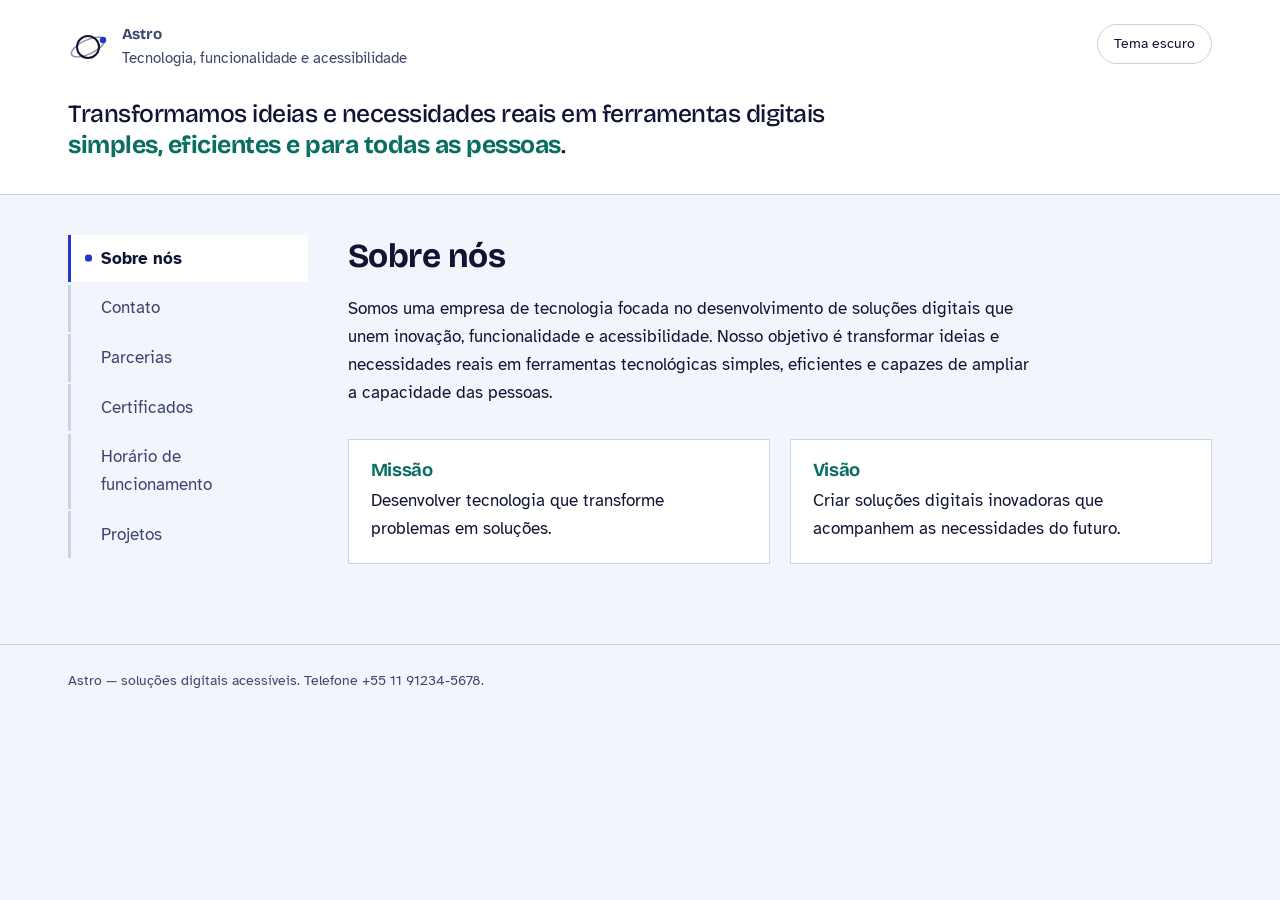
==== index.html @ 016fc98c "Primeiro commit" ====
<!DOCTYPE html>
<html lang="pt-BR">
<head>
<meta charset="utf-8">
<meta name="viewport" content="width=device-width, initial-scale=1">
<title>Sobre nós — Astro</title>
<meta name="description" content="Empresa de tecnologia focada em soluções digitais que unem inovação, funcionalidade e acessibilidade.">
<link rel="preconnect" href="https://fonts.googleapis.com">
<link rel="preconnect" href="https://fonts.gstatic.com" crossorigin>
<link href="https://fonts.googleapis.com/css2?family=Atkinson+Hyperlegible:ital,wght@0,400;0,700;1,400&family=Bricolage+Grotesque:opsz,wght@12..96,500;12..96,700&display=swap" rel="stylesheet">
<link rel="stylesheet" href="styles.css">
</head>
<body>
<a class="skip" href="#conteudo">Ir para o conteúdo</a>

<header class="top">
  <div class="top-in">
    <a class="brand" href="index.html">
      <svg width="40" height="40" viewBox="0 0 40 40" role="img" aria-label="Símbolo da Astro: um círculo com um ponto em órbita">
        <circle cx="20" cy="20" r="11" fill="none" stroke="currentColor" stroke-width="2"/>
        <ellipse cx="20" cy="20" rx="18" ry="7" fill="none" stroke="currentColor" stroke-width="1.5" opacity=".45" transform="rotate(-25 20 20)"/>
        <circle cx="35" cy="13" r="3.2" fill="#2138CE"/>
      </svg>
      <div>
        <p class="mark">Astro</p>
        <p>Tecnologia, funcionalidade e acessibilidade</p>
      </div>
    </a>
    <button class="theme-btn" id="theme" type="button" aria-pressed="false">Tema escuro</button>
  </div>
  <div class="wrap" style="padding-bottom:2rem">
    <p class="lede">Transformamos ideias e necessidades reais em ferramentas digitais <b>simples, eficientes e para todas as pessoas</b>.</p>
  </div>
</header>

<div class="wrap">
  <div class="shell">
    <nav class="tabs" aria-label="Seções do site">
      <a href="index.html" aria-current="page"><span class="dot"></span>Sobre nós</a>
      <a href="contato.html"><span class="dot"></span>Contato</a>
      <a href="parcerias.html"><span class="dot"></span>Parcerias</a>
      <a href="certificados.html"><span class="dot"></span>Certificados</a>
      <a href="horario.html"><span class="dot"></span>Horário de funcionamento</a>
      <a href="projetos.html"><span class="dot"></span>Projetos</a>
    </nav>

    <main id="conteudo">
      <h2 class="panel-h">Sobre nós</h2>
      <p>Somos uma empresa de tecnologia focada no desenvolvimento de soluções digitais que unem inovação, funcionalidade e acessibilidade. Nosso objetivo é transformar ideias e necessidades reais em ferramentas tecnológicas simples, eficientes e capazes de ampliar a capacidade das pessoas.</p>
      <div class="pair">
        <section>
          <h3>Missão</h3>
          <p>Desenvolver tecnologia que transforme problemas em soluções.</p>
        </section>
        <section>
          <h3>Visão</h3>
          <p>Criar soluções digitais inovadoras que acompanhem as necessidades do futuro.</p>
        </section>
      </div>
    </main>
  </div>
</div>

<footer><div>Astro — soluções digitais acessíveis. Telefone +55 11 91234-5678.</div></footer>
<script src="script.js"></script>
</body>
</html>
---- styles.css ----
:root{
  --paper:#F2F5FC;
  --surface:#FFFFFF;
  --ink:#101534;
  --ink-soft:#3D456E;
  --line:#C9D2E8;
  --accent:#2138CE;
  --accent-ink:#FFFFFF;
  --teal:#0A6E60;
  --amber:#9A5B04;
  --focus:#9C1AC7;
}
@media (prefers-color-scheme: dark){
  :root:not([data-theme="light"]){
    --paper:#0A0F22; --surface:#121933; --ink:#EDF0FA; --ink-soft:#AFB8D9;
    --line:#2B355C; --accent:#93A8FF; --accent-ink:#0A0F22; --teal:#4FD3B8;
    --amber:#E8B95F; --focus:#F09CFF;
  }
}
:root[data-theme="dark"]{
  --paper:#0A0F22; --surface:#121933; --ink:#EDF0FA; --ink-soft:#AFB8D9;
  --line:#2B355C; --accent:#93A8FF; --accent-ink:#0A0F22; --teal:#4FD3B8;
  --amber:#E8B95F; --focus:#F09CFF;
}

*{box-sizing:border-box}
html{-webkit-text-size-adjust:100%}
body{
  margin:0;background:var(--paper);color:var(--ink);
  font-family:"Atkinson Hyperlegible","Segoe UI",system-ui,-apple-system,sans-serif;
  font-size:1.0625rem;line-height:1.65;
}
h1,h2,h3,.mark{
  font-family:"Bricolage Grotesque","Atkinson Hyperlegible",system-ui,sans-serif;
  font-weight:700;line-height:1.1;letter-spacing:-0.015em;margin:0;
}
a{color:var(--accent)}
a:hover{text-decoration-thickness:2px}
:focus-visible{outline:3px solid var(--focus);outline-offset:3px;border-radius:2px}

.skip{position:absolute;left:-9999px;top:0;background:var(--ink);color:var(--paper);padding:.7rem 1rem;z-index:10}
.skip:focus{left:.5rem;top:.5rem}

.wrap{max-width:74rem;margin:0 auto;padding:0 1.25rem 4rem}

header.top{border-bottom:1px solid var(--line);background:var(--surface)}
.top-in{
  max-width:74rem;margin:0 auto;padding:1.5rem 1.25rem 1.75rem;
  display:flex;flex-wrap:wrap;gap:1.5rem;align-items:flex-start;justify-content:space-between;
}
.brand{display:flex;gap:.85rem;align-items:center;text-decoration:none;color:inherit}
.brand svg{flex:none}
.mark{font-size:1.9rem}
.brand p{margin:.15rem 0 0;font-size:.95rem;color:var(--ink-soft)}
.theme-btn{
  font:inherit;font-size:.9rem;background:transparent;color:var(--ink);
  border:1.5px solid var(--line);border-radius:999px;padding:.45rem 1rem;cursor:pointer;
}
.theme-btn:hover{border-color:var(--accent);color:var(--accent)}

.lede{
  max-width:52ch;margin:0;font-size:1.55rem;line-height:1.28;
  font-family:"Bricolage Grotesque",sans-serif;font-weight:500;letter-spacing:-0.02em;
}
.lede b{font-weight:700;color:var(--teal)}

.shell{display:grid;grid-template-columns:15rem 1fr;gap:2.5rem;padding-top:2.5rem}
nav.tabs{display:flex;flex-direction:column;gap:.15rem;position:sticky;top:1.5rem;align-self:start}
nav.tabs a{
  font:inherit;text-align:left;color:var(--ink-soft);text-decoration:none;
  border-left:3px solid var(--line);padding:.6rem .9rem;
  display:flex;align-items:baseline;gap:.6rem;
}
nav.tabs a:hover{color:var(--ink);border-left-color:var(--ink-soft)}
nav.tabs a[aria-current="page"]{
  color:var(--ink);font-weight:700;border-left:3px solid var(--accent);background:var(--surface);
}
nav.tabs a .dot{width:.4rem;height:.4rem;border-radius:50%;background:var(--accent);flex:none;opacity:0;transform:translateY(-.15rem)}
nav.tabs a[aria-current="page"] .dot{opacity:1}

main{padding-top:.2rem}
h2.panel-h{font-size:2.1rem;margin-bottom:1.25rem}
p{max-width:62ch}

.pair{display:grid;gap:1.25rem;grid-template-columns:repeat(auto-fit,minmax(16rem,1fr));margin-top:2rem}
.pair section{background:var(--surface);border:1px solid var(--line);padding:1.25rem 1.35rem}
.pair h3{font-size:1.15rem;margin-bottom:.4rem;color:var(--teal)}
.pair p{margin:0;max-width:none}

.partners{list-style:none;margin:0;padding:0;display:grid;gap:0;border-top:1px solid var(--line)}
.partners li{
  border-bottom:1px solid var(--line);padding:1.1rem .2rem;
  display:flex;gap:1rem;align-items:baseline;justify-content:space-between;
  font-size:1.25rem;font-family:"Bricolage Grotesque",sans-serif;font-weight:500;
}
.partners span{font-family:"Atkinson Hyperlegible",sans-serif;font-size:.9rem;font-weight:400;color:var(--ink-soft);text-align:right}

.certs{display:grid;gap:1.5rem;grid-template-columns:repeat(auto-fit,minmax(15rem,1fr))}
.certs section{border-top:3px solid var(--amber);padding-top:.9rem}
.certs h3{font-size:1.1rem;margin-bottom:.6rem}
.certs ul{margin:0;padding-left:1.1rem;color:var(--ink-soft)}
.certs li{margin-bottom:.3rem}

table{border-collapse:collapse;width:100%;max-width:30rem;margin:0 0 1.25rem}
caption{text-align:left;color:var(--ink-soft);font-size:.9rem;padding-bottom:.5rem}
th,td{text-align:left;padding:.65rem .5rem;border-bottom:1px solid var(--line)}
th{font-weight:700}
td{font-variant-numeric:tabular-nums}

.status{display:inline-flex;align-items:center;gap:.55rem;border:1.5px solid var(--line);padding:.4rem .9rem;border-radius:999px;font-size:.95rem}
.status i{width:.6rem;height:.6rem;border-radius:50%;background:var(--ink-soft);flex:none}
.status.open i{background:var(--teal)}
.status.open{border-color:var(--teal);color:var(--teal)}

.projects{list-style:none;margin:0;padding:0;display:grid;gap:1.1rem}
.projects li{background:var(--surface);border:1px solid var(--line);border-left:4px solid var(--accent);padding:1.1rem 1.3rem}
.projects h3{font-size:1.25rem}
.projects p{margin:.3rem 0 0;color:var(--ink-soft)}

.phone{
  display:inline-block;font-family:"Bricolage Grotesque",sans-serif;
  font-size:clamp(1.6rem,5vw,2.4rem);font-weight:700;letter-spacing:-0.02em;
  text-decoration:none;color:var(--ink);border-bottom:4px solid var(--accent);padding-bottom:.15rem;
}
.phone:hover{color:var(--accent)}
.contact-note{margin-top:1.5rem;color:var(--ink-soft)}

footer{border-top:1px solid var(--line);margin-top:1rem}
footer div{max-width:74rem;margin:0 auto;padding:1.5rem 1.25rem;color:var(--ink-soft);font-size:.9rem}

@media (max-width:860px){
  .shell{grid-template-columns:1fr;gap:1.5rem;padding-top:1.5rem}
  nav.tabs{flex-direction:row;position:static;overflow-x:auto;gap:.4rem;padding-bottom:.4rem;border-bottom:1px solid var(--line)}
  nav.tabs a{border-left:0;border-bottom:3px solid transparent;white-space:nowrap;padding:.5rem .6rem}
  nav.tabs a[aria-current="page"]{border-left:0;border-bottom:3px solid var(--accent);background:transparent}
  nav.tabs a .dot{display:none}
  .lede{font-size:1.3rem}
  h2.panel-h{font-size:1.7rem}
}
@media (prefers-reduced-motion:reduce){*{transition:none!important;animation:none!important}}
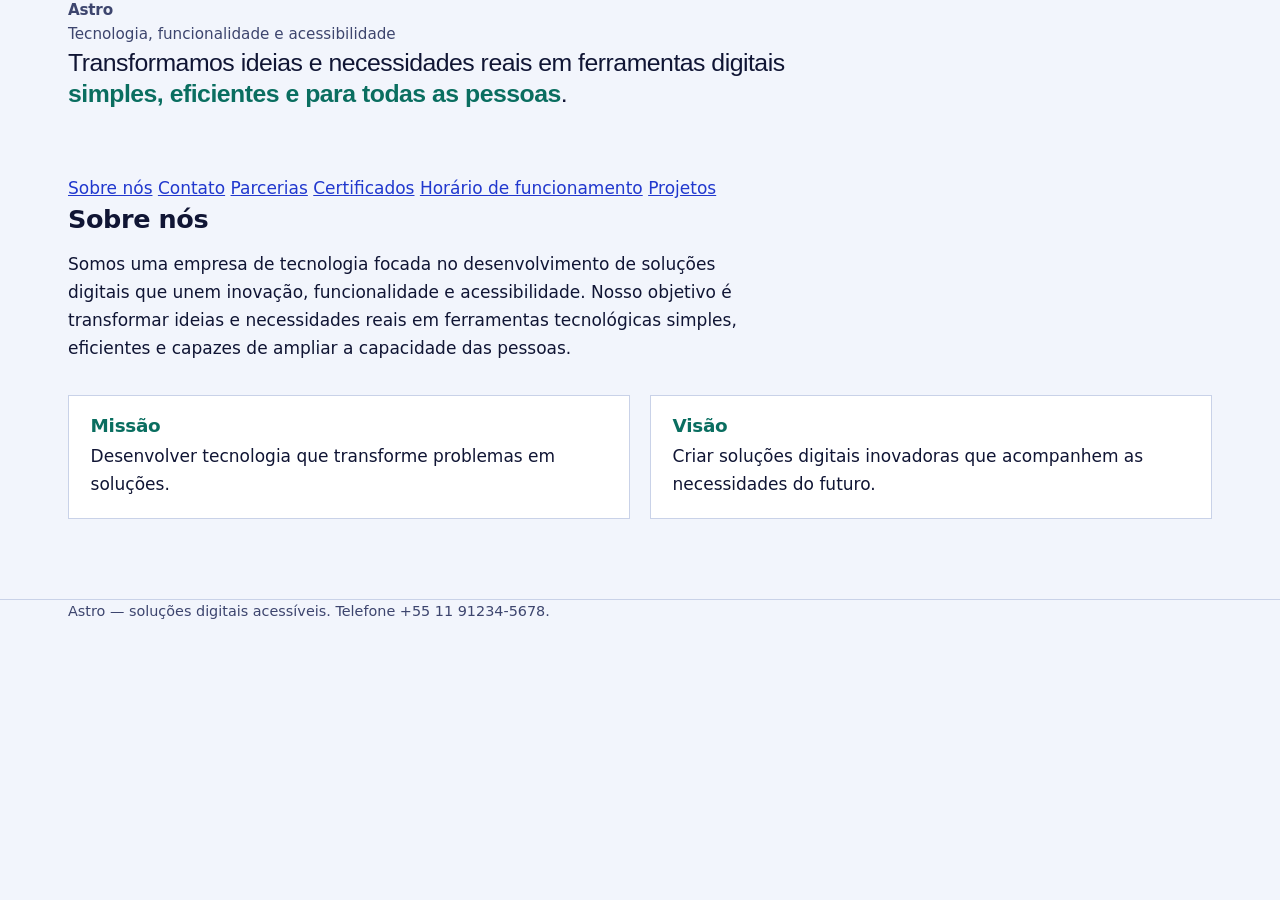
==== commit 4dab16e7: "Update index.html" ====
--- a/index.html
+++ b/index.html
@@ -5,63 +5,49 @@
 <meta name="viewport" content="width=device-width, initial-scale=1">
 <title>Sobre nós — Astro</title>
 <meta name="description" content="Empresa de tecnologia focada em soluções digitais que unem inovação, funcionalidade e acessibilidade.">
-<link rel="preconnect" href="https://fonts.googleapis.com">
-<link rel="preconnect" href="https://fonts.gstatic.com" crossorigin>
-<link href="https://fonts.googleapis.com/css2?family=Atkinson+Hyperlegible:ital,wght@0,400;0,700;1,400&family=Bricolage+Grotesque:opsz,wght@12..96,500;12..96,700&display=swap" rel="stylesheet">
 <link rel="stylesheet" href="styles.css">
 </head>
 <body>
-<a class="skip" href="#conteudo">Ir para o conteúdo</a>
-
-<header class="top">
-  <div class="top-in">
+ 
+<header>
+  <div class="wrap">
     <a class="brand" href="index.html">
-      <svg width="40" height="40" viewBox="0 0 40 40" role="img" aria-label="Símbolo da Astro: um círculo com um ponto em órbita">
-        <circle cx="20" cy="20" r="11" fill="none" stroke="currentColor" stroke-width="2"/>
-        <ellipse cx="20" cy="20" rx="18" ry="7" fill="none" stroke="currentColor" stroke-width="1.5" opacity=".45" transform="rotate(-25 20 20)"/>
-        <circle cx="35" cy="13" r="3.2" fill="#2138CE"/>
-      </svg>
       <div>
         <p class="mark">Astro</p>
         <p>Tecnologia, funcionalidade e acessibilidade</p>
       </div>
     </a>
-    <button class="theme-btn" id="theme" type="button" aria-pressed="false">Tema escuro</button>
-  </div>
-  <div class="wrap" style="padding-bottom:2rem">
     <p class="lede">Transformamos ideias e necessidades reais em ferramentas digitais <b>simples, eficientes e para todas as pessoas</b>.</p>
   </div>
 </header>
-
+ 
 <div class="wrap">
-  <div class="shell">
-    <nav class="tabs" aria-label="Seções do site">
-      <a href="index.html" aria-current="page"><span class="dot"></span>Sobre nós</a>
-      <a href="contato.html"><span class="dot"></span>Contato</a>
-      <a href="parcerias.html"><span class="dot"></span>Parcerias</a>
-      <a href="certificados.html"><span class="dot"></span>Certificados</a>
-      <a href="horario.html"><span class="dot"></span>Horário de funcionamento</a>
-      <a href="projetos.html"><span class="dot"></span>Projetos</a>
-    </nav>
-
-    <main id="conteudo">
-      <h2 class="panel-h">Sobre nós</h2>
-      <p>Somos uma empresa de tecnologia focada no desenvolvimento de soluções digitais que unem inovação, funcionalidade e acessibilidade. Nosso objetivo é transformar ideias e necessidades reais em ferramentas tecnológicas simples, eficientes e capazes de ampliar a capacidade das pessoas.</p>
-      <div class="pair">
-        <section>
-          <h3>Missão</h3>
-          <p>Desenvolver tecnologia que transforme problemas em soluções.</p>
-        </section>
-        <section>
-          <h3>Visão</h3>
-          <p>Criar soluções digitais inovadoras que acompanhem as necessidades do futuro.</p>
-        </section>
-      </div>
-    </main>
-  </div>
+  <nav aria-label="Seções do site">
+    <a href="index.html" aria-current="page">Sobre nós</a>
+    <a href="contato.html">Contato</a>
+    <a href="parcerias.html">Parcerias</a>
+    <a href="certificados.html">Certificados</a>
+    <a href="horario.html">Horário de funcionamento</a>
+    <a href="projetos.html">Projetos</a>
+  </nav>
+ 
+  <main>
+    <h2>Sobre nós</h2>
+    <p>Somos uma empresa de tecnologia focada no desenvolvimento de soluções digitais que unem inovação, funcionalidade e acessibilidade. Nosso objetivo é transformar ideias e necessidades reais em ferramentas tecnológicas simples, eficientes e capazes de ampliar a capacidade das pessoas.</p>
+    <div class="pair">
+      <section>
+        <h3>Missão</h3>
+        <p>Desenvolver tecnologia que transforme problemas em soluções.</p>
+      </section>
+      <section>
+        <h3>Visão</h3>
+        <p>Criar soluções digitais inovadoras que acompanhem as necessidades do futuro.</p>
+      </section>
+    </div>
+  </main>
 </div>
-
-<footer><div>Astro — soluções digitais acessíveis. Telefone +55 11 91234-5678.</div></footer>
+ 
+<footer><div class="wrap">Astro — soluções digitais acessíveis. Telefone +55 11 91234-5678.</div></footer>
 <script src="script.js"></script>
 </body>
 </html>
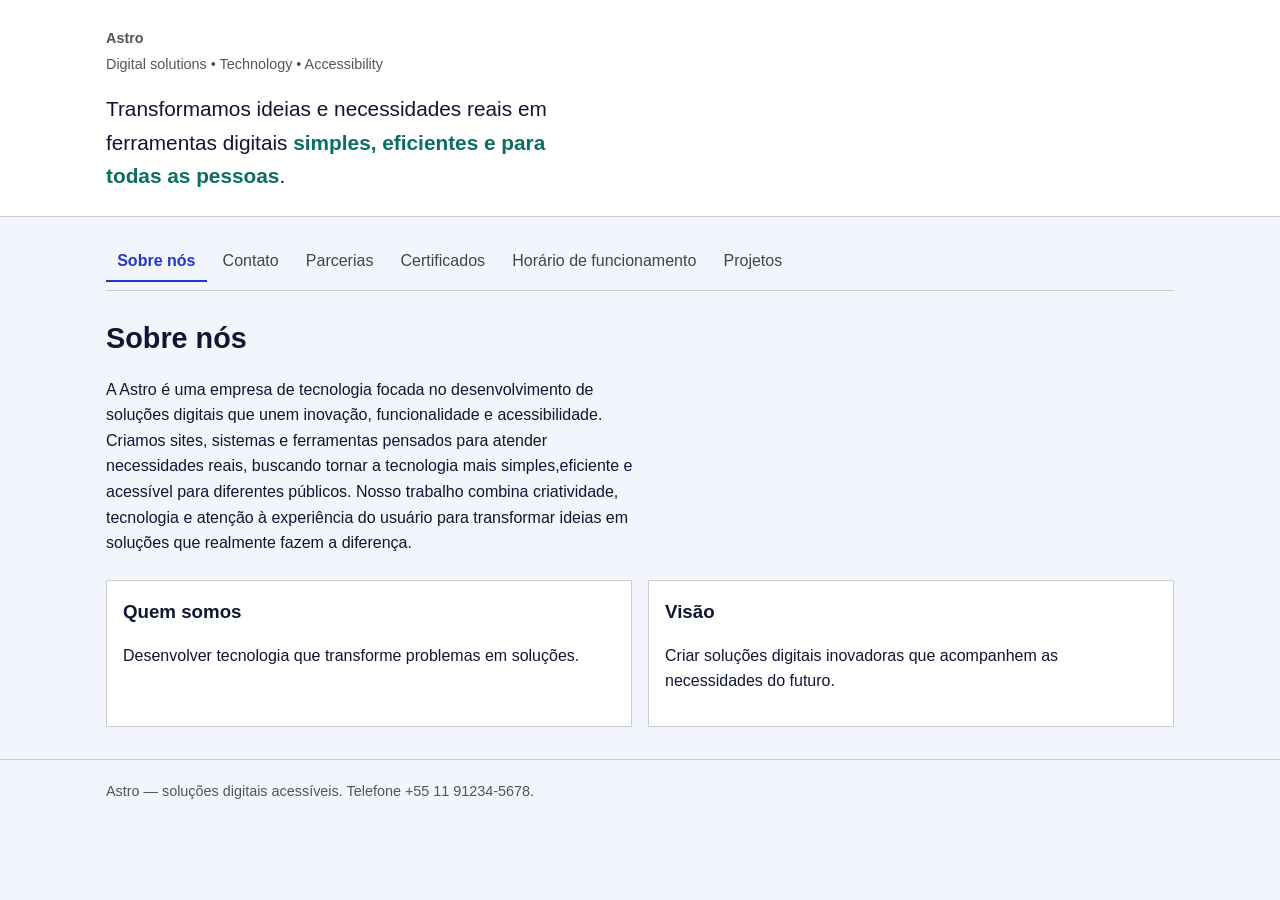
==== commit 305c7736: "Update index.html" ====
--- a/index.html
+++ b/index.html
@@ -4,7 +4,7 @@
 <meta charset="utf-8">
 <meta name="viewport" content="width=device-width, initial-scale=1">
 <title>Sobre nós — Astro</title>
-<meta name="description" content="Empresa de tecnologia focada em soluções digitais que unem inovação, funcionalidade e acessibilidade.">
+<meta name="description" content="soluções digitais inovadoras, acessíveis e funcionais para transformar ideias em tecnologia">
 <link rel="stylesheet" href="styles.css">
 </head>
 <body>
@@ -14,7 +14,7 @@
     <a class="brand" href="index.html">
       <div>
         <p class="mark">Astro</p>
-        <p>Tecnologia, funcionalidade e acessibilidade</p>
+        <p>Digital solutions • Technology • Accessibility</p>
       </div>
     </a>
     <p class="lede">Transformamos ideias e necessidades reais em ferramentas digitais <b>simples, eficientes e para todas as pessoas</b>.</p>
@@ -33,10 +33,12 @@
  
   <main>
     <h2>Sobre nós</h2>
-    <p>Somos uma empresa de tecnologia focada no desenvolvimento de soluções digitais que unem inovação, funcionalidade e acessibilidade. Nosso objetivo é transformar ideias e necessidades reais em ferramentas tecnológicas simples, eficientes e capazes de ampliar a capacidade das pessoas.</p>
+    <p>A Astro é uma empresa de tecnologia focada no desenvolvimento de soluções digitais que unem inovação, funcionalidade e acessibilidade.
+    Criamos sites, sistemas e ferramentas pensados para atender necessidades reais, buscando tornar a tecnologia mais simples,eficiente e acessível para diferentes públicos.
+    Nosso trabalho combina criatividade, tecnologia e atenção à experiência do usuário para transformar ideias em soluções que realmente fazem a diferença.</p>
     <div class="pair">
       <section>
-        <h3>Missão</h3>
+        <h3>Quem somos</h3>
         <p>Desenvolver tecnologia que transforme problemas em soluções.</p>
       </section>
       <section>
--- a/styles.css
+++ b/styles.css
@@ -1,140 +1,100 @@
-:root{
-  --paper:#F2F5FC;
-  --surface:#FFFFFF;
-  --ink:#101534;
-  --ink-soft:#3D456E;
-  --line:#C9D2E8;
-  --accent:#2138CE;
-  --accent-ink:#FFFFFF;
-  --teal:#0A6E60;
-  --amber:#9A5B04;
-  --focus:#9C1AC7;
+* { box-sizing: border-box; }
+ 
+body {
+  margin: 0;
+  font-family: Arial, Helvetica, sans-serif;
+  color: #101534;
+  background: #f2f5fc;
+  line-height: 1.6;
 }
-@media (prefers-color-scheme: dark){
-  :root:not([data-theme="light"]){
-    --paper:#0A0F22; --surface:#121933; --ink:#EDF0FA; --ink-soft:#AFB8D9;
-    --line:#2B355C; --accent:#93A8FF; --accent-ink:#0A0F22; --teal:#4FD3B8;
-    --amber:#E8B95F; --focus:#F09CFF;
-  }
+ 
+a { color: #2138CE; }
+ 
+.wrap { max-width: 1100px; margin: 0 auto; padding: 0 1rem; }
+ 
+header {
+  background: #fff;
+  border-bottom: 1px solid #ccc;
+  padding: 1.5rem 0;
 }
-:root[data-theme="dark"]{
-  --paper:#0A0F22; --surface:#121933; --ink:#EDF0FA; --ink-soft:#AFB8D9;
-  --line:#2B355C; --accent:#93A8FF; --accent-ink:#0A0F22; --teal:#4FD3B8;
-  --amber:#E8B95F; --focus:#F09CFF;
+.brand { display: flex; align-items: center; gap: .8rem; text-decoration: none; color: inherit; }
+.mark { font-size: 1.6rem; font-weight: bold; margin: 0; }
+.brand p { margin: .2rem 0 0; font-size: .9rem; color: #555; }
+.lede { max-width: 500px; font-size: 1.3rem; margin: 1rem 0 0; }
+.lede b { color: #0A6E60; }
+ 
+nav {
+  display: flex;
+  flex-wrap: wrap;
+  gap: .3rem;
+  margin: 1.5rem 0;
+  border-bottom: 1px solid #ccc;
+  padding-bottom: .5rem;
 }
-
-*{box-sizing:border-box}
-html{-webkit-text-size-adjust:100%}
-body{
-  margin:0;background:var(--paper);color:var(--ink);
-  font-family:"Atkinson Hyperlegible","Segoe UI",system-ui,-apple-system,sans-serif;
-  font-size:1.0625rem;line-height:1.65;
+nav a { text-decoration: none; color: #444; padding: .4rem .7rem; white-space: nowrap; }
+nav a[aria-current="page"] { font-weight: bold; color: #2138CE; border-bottom: 2px solid #2138CE; }
+ 
+h2 { font-size: 1.8rem; margin-bottom: 1rem; }
+h3 { margin: 0 0 .4rem; }
+p { max-width: 60ch; }
+ 
+.pair, .certs {
+  display: grid;
+  gap: 1rem;
+  grid-template-columns: repeat(auto-fit, minmax(220px, 1fr));
+  margin-top: 1.5rem;
 }
-h1,h2,h3,.mark{
-  font-family:"Bricolage Grotesque","Atkinson Hyperlegible",system-ui,sans-serif;
-  font-weight:700;line-height:1.1;letter-spacing:-0.015em;margin:0;
+.pair section, .certs section { background: #fff; border: 1px solid #ccc; padding: 1rem; }
+.certs ul { margin: 0; padding-left: 1.1rem; color: #555; }
+ 
+.partners, .projects { list-style: none; padding: 0; margin: 0; }
+.partners li, .projects li {
+  border-bottom: 1px solid #ccc;
+  padding: .9rem 0;
+  display: flex;
+  flex-wrap: wrap;
+  justify-content: space-between;
+  gap: .5rem;
 }
-a{color:var(--accent)}
-a:hover{text-decoration-thickness:2px}
-:focus-visible{outline:3px solid var(--focus);outline-offset:3px;border-radius:2px}
-
-.skip{position:absolute;left:-9999px;top:0;background:var(--ink);color:var(--paper);padding:.7rem 1rem;z-index:10}
-.skip:focus{left:.5rem;top:.5rem}
-
-.wrap{max-width:74rem;margin:0 auto;padding:0 1.25rem 4rem}
-
-header.top{border-bottom:1px solid var(--line);background:var(--surface)}
-.top-in{
-  max-width:74rem;margin:0 auto;padding:1.5rem 1.25rem 1.75rem;
-  display:flex;flex-wrap:wrap;gap:1.5rem;align-items:flex-start;justify-content:space-between;
+.partners span { color: #555; font-size: .9rem; }
+.projects h3 { font-size: 1.15rem; }
+.projects p { margin: 0; color: #555; }
+ 
+table { width: 100%; max-width: 400px; border-collapse: collapse; margin: 0 0 1.25rem; }
+caption { text-align: left; color: #555; font-size: .9rem; padding-bottom: .5rem; }
+th, td { text-align: left; padding: .6rem .4rem; border-bottom: 1px solid #ccc; }
+ 
+.status {
+  display: inline-flex;
+  align-items: center;
+  gap: .5rem;
+  border: 1.5px solid #ccc;
+  padding: .4rem .9rem;
+  border-radius: 999px;
 }
-.brand{display:flex;gap:.85rem;align-items:center;text-decoration:none;color:inherit}
-.brand svg{flex:none}
-.mark{font-size:1.9rem}
-.brand p{margin:.15rem 0 0;font-size:.95rem;color:var(--ink-soft)}
-.theme-btn{
-  font:inherit;font-size:.9rem;background:transparent;color:var(--ink);
-  border:1.5px solid var(--line);border-radius:999px;padding:.45rem 1rem;cursor:pointer;
+.status.open { border-color: #0A6E60; color: #0A6E60; }
+ 
+.phone {
+  display: inline-block;
+  font-size: clamp(1.5rem, 5vw, 2.2rem);
+  font-weight: bold;
+  color: #101534;
+  text-decoration: none;
+  border-bottom: 4px solid #2138CE;
+  padding-bottom: .15rem;
 }
-.theme-btn:hover{border-color:var(--accent);color:var(--accent)}
-
-.lede{
-  max-width:52ch;margin:0;font-size:1.55rem;line-height:1.28;
-  font-family:"Bricolage Grotesque",sans-serif;font-weight:500;letter-spacing:-0.02em;
+.contact-note { margin-top: 1.5rem; color: #555; }
+ 
+footer {
+  border-top: 1px solid #ccc;
+  margin-top: 2rem;
+  padding: 1.25rem 0;
+  color: #555;
+  font-size: .9rem;
 }
-.lede b{font-weight:700;color:var(--teal)}
-
-.shell{display:grid;grid-template-columns:15rem 1fr;gap:2.5rem;padding-top:2.5rem}
-nav.tabs{display:flex;flex-direction:column;gap:.15rem;position:sticky;top:1.5rem;align-self:start}
-nav.tabs a{
-  font:inherit;text-align:left;color:var(--ink-soft);text-decoration:none;
-  border-left:3px solid var(--line);padding:.6rem .9rem;
-  display:flex;align-items:baseline;gap:.6rem;
+ 
+@media (max-width: 700px) {
+  nav { overflow-x: auto; flex-wrap: nowrap; }
+  .lede { font-size: 1.15rem; }
+  h2 { font-size: 1.5rem; }
 }
-nav.tabs a:hover{color:var(--ink);border-left-color:var(--ink-soft)}
-nav.tabs a[aria-current="page"]{
-  color:var(--ink);font-weight:700;border-left:3px solid var(--accent);background:var(--surface);
-}
-nav.tabs a .dot{width:.4rem;height:.4rem;border-radius:50%;background:var(--accent);flex:none;opacity:0;transform:translateY(-.15rem)}
-nav.tabs a[aria-current="page"] .dot{opacity:1}
-
-main{padding-top:.2rem}
-h2.panel-h{font-size:2.1rem;margin-bottom:1.25rem}
-p{max-width:62ch}
-
-.pair{display:grid;gap:1.25rem;grid-template-columns:repeat(auto-fit,minmax(16rem,1fr));margin-top:2rem}
-.pair section{background:var(--surface);border:1px solid var(--line);padding:1.25rem 1.35rem}
-.pair h3{font-size:1.15rem;margin-bottom:.4rem;color:var(--teal)}
-.pair p{margin:0;max-width:none}
-
-.partners{list-style:none;margin:0;padding:0;display:grid;gap:0;border-top:1px solid var(--line)}
-.partners li{
-  border-bottom:1px solid var(--line);padding:1.1rem .2rem;
-  display:flex;gap:1rem;align-items:baseline;justify-content:space-between;
-  font-size:1.25rem;font-family:"Bricolage Grotesque",sans-serif;font-weight:500;
-}
-.partners span{font-family:"Atkinson Hyperlegible",sans-serif;font-size:.9rem;font-weight:400;color:var(--ink-soft);text-align:right}
-
-.certs{display:grid;gap:1.5rem;grid-template-columns:repeat(auto-fit,minmax(15rem,1fr))}
-.certs section{border-top:3px solid var(--amber);padding-top:.9rem}
-.certs h3{font-size:1.1rem;margin-bottom:.6rem}
-.certs ul{margin:0;padding-left:1.1rem;color:var(--ink-soft)}
-.certs li{margin-bottom:.3rem}
-
-table{border-collapse:collapse;width:100%;max-width:30rem;margin:0 0 1.25rem}
-caption{text-align:left;color:var(--ink-soft);font-size:.9rem;padding-bottom:.5rem}
-th,td{text-align:left;padding:.65rem .5rem;border-bottom:1px solid var(--line)}
-th{font-weight:700}
-td{font-variant-numeric:tabular-nums}
-
-.status{display:inline-flex;align-items:center;gap:.55rem;border:1.5px solid var(--line);padding:.4rem .9rem;border-radius:999px;font-size:.95rem}
-.status i{width:.6rem;height:.6rem;border-radius:50%;background:var(--ink-soft);flex:none}
-.status.open i{background:var(--teal)}
-.status.open{border-color:var(--teal);color:var(--teal)}
-
-.projects{list-style:none;margin:0;padding:0;display:grid;gap:1.1rem}
-.projects li{background:var(--surface);border:1px solid var(--line);border-left:4px solid var(--accent);padding:1.1rem 1.3rem}
-.projects h3{font-size:1.25rem}
-.projects p{margin:.3rem 0 0;color:var(--ink-soft)}
-
-.phone{
-  display:inline-block;font-family:"Bricolage Grotesque",sans-serif;
-  font-size:clamp(1.6rem,5vw,2.4rem);font-weight:700;letter-spacing:-0.02em;
-  text-decoration:none;color:var(--ink);border-bottom:4px solid var(--accent);padding-bottom:.15rem;
-}
-.phone:hover{color:var(--accent)}
-.contact-note{margin-top:1.5rem;color:var(--ink-soft)}
-
-footer{border-top:1px solid var(--line);margin-top:1rem}
-footer div{max-width:74rem;margin:0 auto;padding:1.5rem 1.25rem;color:var(--ink-soft);font-size:.9rem}
-
-@media (max-width:860px){
-  .shell{grid-template-columns:1fr;gap:1.5rem;padding-top:1.5rem}
-  nav.tabs{flex-direction:row;position:static;overflow-x:auto;gap:.4rem;padding-bottom:.4rem;border-bottom:1px solid var(--line)}
-  nav.tabs a{border-left:0;border-bottom:3px solid transparent;white-space:nowrap;padding:.5rem .6rem}
-  nav.tabs a[aria-current="page"]{border-left:0;border-bottom:3px solid var(--accent);background:transparent}
-  nav.tabs a .dot{display:none}
-  .lede{font-size:1.3rem}
-  h2.panel-h{font-size:1.7rem}
-}
-@media (prefers-reduced-motion:reduce){*{transition:none!important;animation:none!important}}
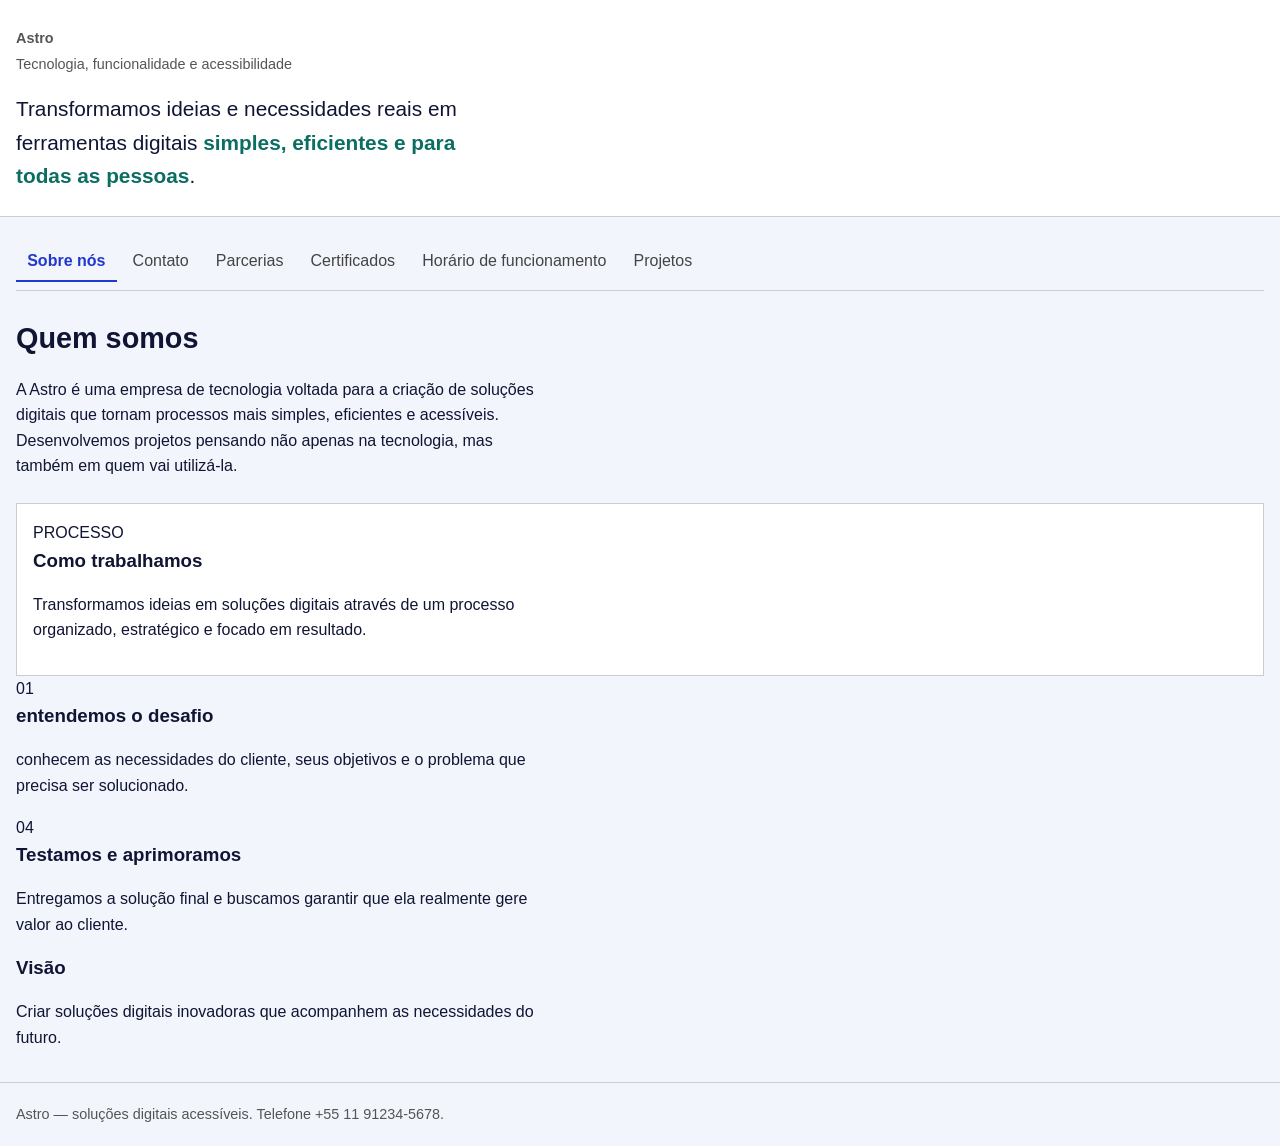
==== commit c677b45d: "Update index.html" ====
--- a/index.html
+++ b/index.html
@@ -4,7 +4,7 @@
 <meta charset="utf-8">
 <meta name="viewport" content="width=device-width, initial-scale=1">
 <title>Sobre nós — Astro</title>
-<meta name="description" content="soluções digitais inovadoras, acessíveis e funcionais para transformar ideias em tecnologia">
+<meta name="description" content="Empresa de tecnologia focada em soluções digitais que unem inovação, funcionalidade e acessibilidade.">
 <link rel="stylesheet" href="styles.css">
 </head>
 <body>
@@ -14,7 +14,7 @@
     <a class="brand" href="index.html">
       <div>
         <p class="mark">Astro</p>
-        <p>Digital solutions • Technology • Accessibility</p>
+        <p>Tecnologia, funcionalidade e acessibilidade</p>
       </div>
     </a>
     <p class="lede">Transformamos ideias e necessidades reais em ferramentas digitais <b>simples, eficientes e para todas as pessoas</b>.</p>
@@ -32,16 +32,41 @@
   </nav>
  
   <main>
-    <h2>Sobre nós</h2>
-    <p>A Astro é uma empresa de tecnologia focada no desenvolvimento de soluções digitais que unem inovação, funcionalidade e acessibilidade.
-    Criamos sites, sistemas e ferramentas pensados para atender necessidades reais, buscando tornar a tecnologia mais simples,eficiente e acessível para diferentes públicos.
-    Nosso trabalho combina criatividade, tecnologia e atenção à experiência do usuário para transformar ideias em soluções que realmente fazem a diferença.</p>
+    <h2>Quem somos</h2>
+    <p>A Astro é uma empresa de tecnologia voltada para a criação de soluções digitais que tornam processos mais simples, eficientes e acessíveis. 
+     Desenvolvemos projetos pensando não apenas na tecnologia, mas também em quem vai utilizá-la.</p>
     <div class="pair">
       <section>
-        <h3>Quem somos</h3>
-        <p>Desenvolver tecnologia que transforme problemas em soluções.</p>
+       <span>PROCESSO</span>
+        <h3>Como trabalhamos</h3>
+        <p>
+            Transformamos ideias em soluções digitais através de um
+            processo organizado, estratégico e focado em resultado.
+         </p>
+    </div>
+    <div class="processo">
+
+     <div class="etapa"
+        <div class="numero">01</div>
+        <div class="conteudo">
+            <h3>entendemos o desafio </h3>
+            <p>
+                conhecem as necessidades do cliente, seus objetivos e o 
+                problema que precisa ser solucionado.
+            </p>
+        </div>
+    </div>
       </section>
       <section>
+       <div class="etapa">
+        <div claas="numero">04</div>
+        <div class="conteudo">
+         <h3>Testamos e aprimoramos</h3>
+         <p>
+             Entregamos a solução final e buscamos garantir que ela
+             realmente gere valor ao cliente.
+         </p>
+          
         <h3>Visão</h3>
         <p>Criar soluções digitais inovadoras que acompanhem as necessidades do futuro.</p>
       </section>
--- a/styles.css
+++ b/styles.css
@@ -9,8 +9,9 @@
 }
  
 a { color: #2138CE; }
- 
-.wrap { max-width: 1100px; margin: 0 auto; padding: 0 1rem; }
+
+/*Mudei max-width*/
+.wrap { max-width: 1390px; margin: 0 auto; padding: 0 1rem; }
  
 header {
   background: #fff;
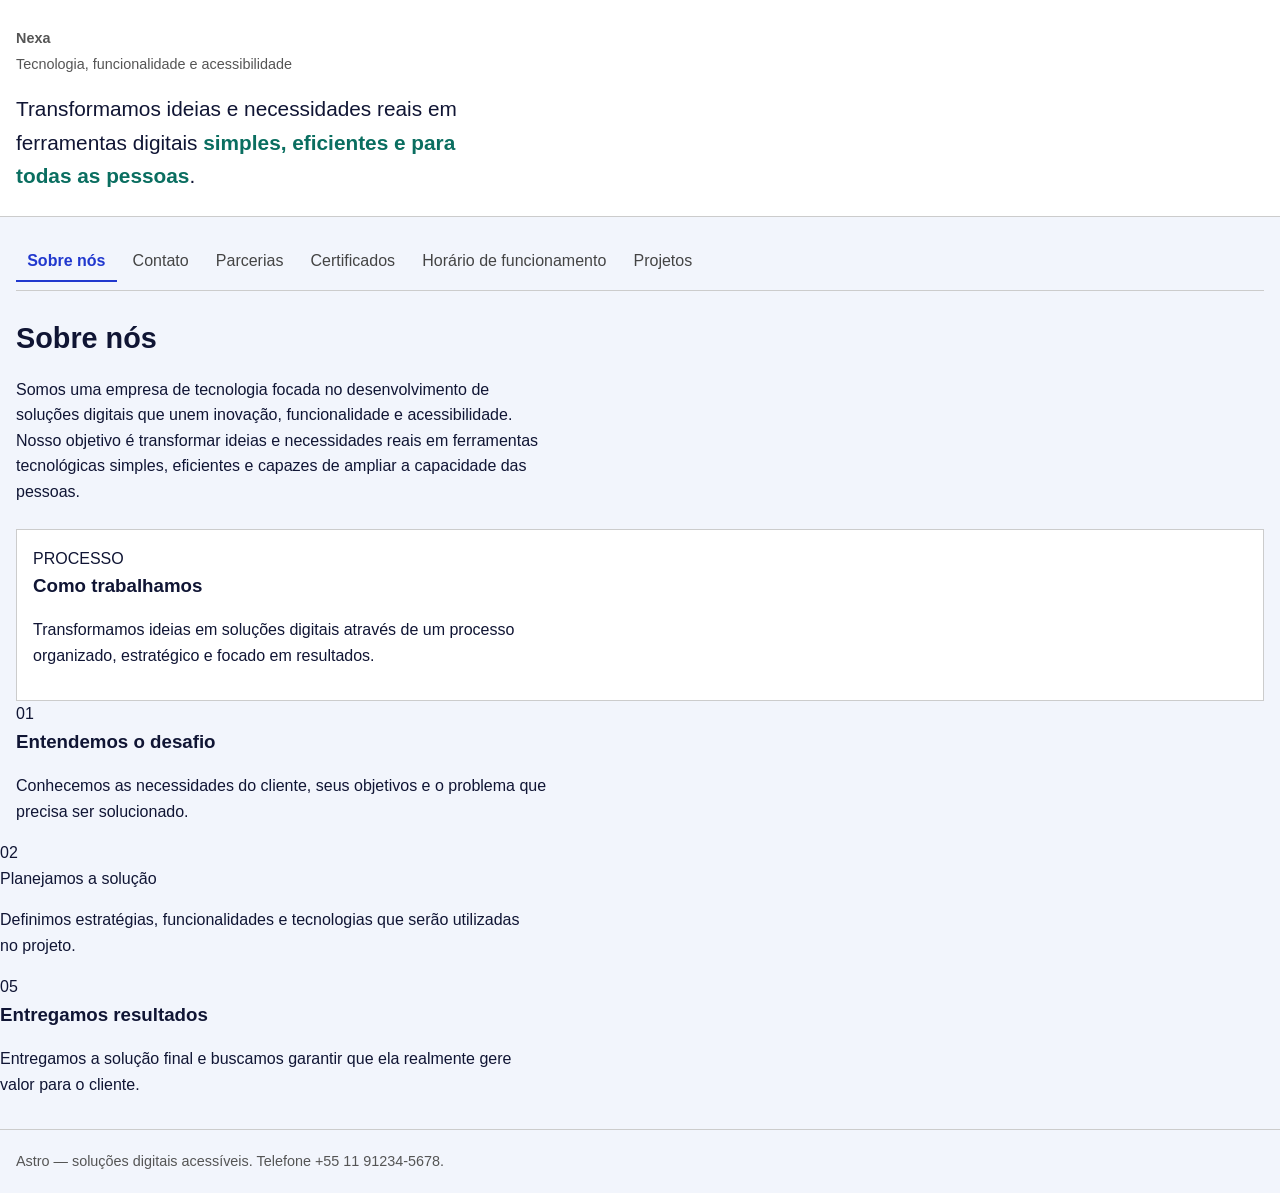
==== commit e34cbd22: "Update index.html" ====
--- a/index.html
+++ b/index.html
@@ -3,7 +3,7 @@
 <head>
 <meta charset="utf-8">
 <meta name="viewport" content="width=device-width, initial-scale=1">
-<title>Sobre nós — Astro</title>
+<title>Sobre nós — Nexa </title>
 <meta name="description" content="Empresa de tecnologia focada em soluções digitais que unem inovação, funcionalidade e acessibilidade.">
 <link rel="stylesheet" href="styles.css">
 </head>
@@ -13,7 +13,7 @@
   <div class="wrap">
     <a class="brand" href="index.html">
       <div>
-        <p class="mark">Astro</p>
+        <p class="mark">Nexa</p>
         <p>Tecnologia, funcionalidade e acessibilidade</p>
       </div>
     </a>
@@ -32,47 +32,56 @@
   </nav>
  
   <main>
-    <h2>Quem somos</h2>
-    <p>A Astro é uma empresa de tecnologia voltada para a criação de soluções digitais que tornam processos mais simples, eficientes e acessíveis. 
-     Desenvolvemos projetos pensando não apenas na tecnologia, mas também em quem vai utilizá-la.</p>
+    <h2>Sobre nós</h2>
+    <p>Somos uma empresa de tecnologia focada no desenvolvimento de soluções digitais que unem inovação, funcionalidade e acessibilidade. Nosso objetivo é transformar ideias e necessidades reais em ferramentas tecnológicas simples, eficientes e capazes de ampliar a capacidade das pessoas.</p>
     <div class="pair">
       <section>
        <span>PROCESSO</span>
-        <h3>Como trabalhamos</h3>
-        <p>
-            Transformamos ideias em soluções digitais através de um
-            processo organizado, estratégico e focado em resultado.
-         </p>
-    </div>
-    <div class="processo">
-
-     <div class="etapa"
-        <div class="numero">01</div>
-        <div class="conteudo">
-            <h3>entendemos o desafio </h3>
-            <p>
-                conhecem as necessidades do cliente, seus objetivos e o 
-                problema que precisa ser solucionado.
-            </p>
-        </div>
+        <h3> Como trabalhamos </h3>
+        <p> Transformamos ideias em soluções digitais através de um
+           processo organizado, estratégico e focado em resultados.</p>
     </div>
       </section>
       <section>
-       <div class="etapa">
-        <div claas="numero">04</div>
-        <div class="conteudo">
-         <h3>Testamos e aprimoramos</h3>
-         <p>
-             Entregamos a solução final e buscamos garantir que ela
-             realmente gere valor ao cliente.
-         </p>
-          
-        <h3>Visão</h3>
-        <p>Criar soluções digitais inovadoras que acompanhem as necessidades do futuro.</p>
+       <div class="processo"
+
+        <div class="etapa"
+        <div class="numero">01</div>
+       <div class="conteudo"> 
+        <h3> Entendemos o desafio </h3>
+        <p> Conhecemos as necessidades do cliente, seus objetivos
+            e o problema que precisa ser solucionado.</p>
       </section>
     </div>
   </main>
 </div>
+
+   <div class="etapa"
+    <div class="numero">02</div>
+    <div class="conteudo"
+       <h3>Planejamos a solução</h3>
+    <p>
+        Definimos estratégias, funcionalidades e tecnologias
+        que serão utilizadas no projeto.
+     </p>
+        </div>
+   </div>
+   <div class="etapa">
+                <div class="numero">05</div>
+                <div class="conteudo">
+                    <h3>Entregamos resultados</h3>
+                    <p>
+                        Entregamos a solução final e buscamos garantir que ela
+                        realmente gere valor para o cliente.
+                    </p>
+                </div>
+            </div>
+
+        </div>
+    </div>
+</section>
+ 
+ 
  
 <footer><div class="wrap">Astro — soluções digitais acessíveis. Telefone +55 11 91234-5678.</div></footer>
 <script src="script.js"></script>
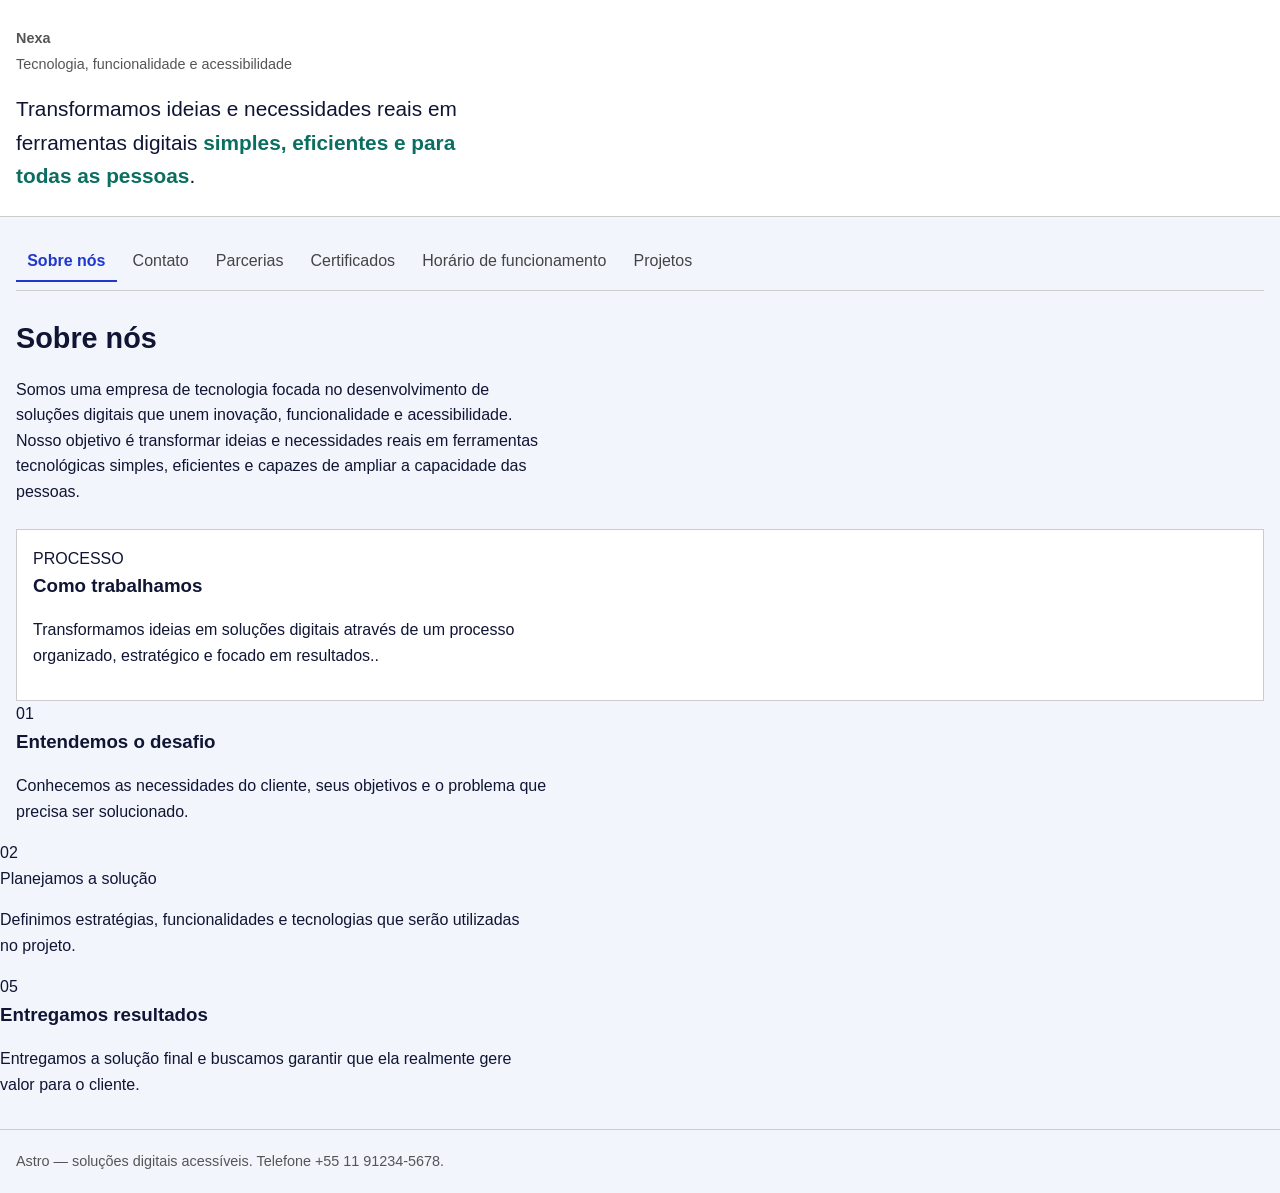
==== commit 04b1d1c4: "Fix typo in process description text" ====
--- a/index.html
+++ b/index.html
@@ -39,7 +39,7 @@
        <span>PROCESSO</span>
         <h3> Como trabalhamos </h3>
         <p> Transformamos ideias em soluções digitais através de um
-           processo organizado, estratégico e focado em resultados.</p>
+           processo organizado, estratégico e focado em resultados..</p>
     </div>
       </section>
       <section>
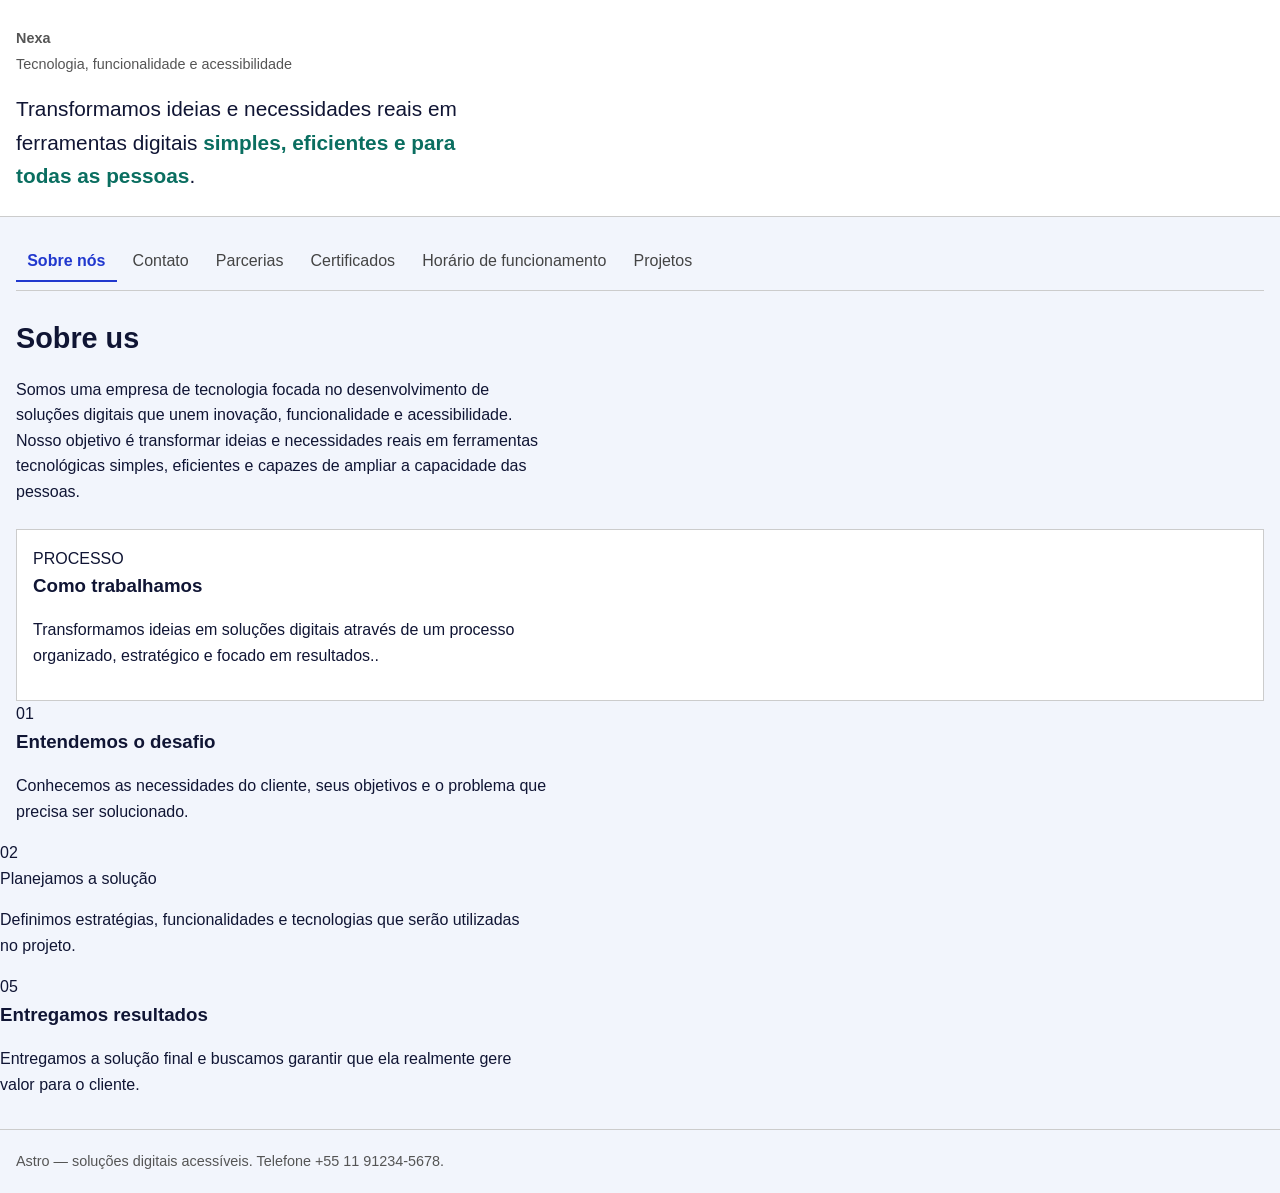
==== commit 6a41a7b7: "Correct typo in heading from 'Sobre nós' to 'Sobre us'" ====
--- a/index.html
+++ b/index.html
@@ -32,7 +32,7 @@
   </nav>
  
   <main>
-    <h2>Sobre nós</h2>
+    <h2>Sobre us</h2>
     <p>Somos uma empresa de tecnologia focada no desenvolvimento de soluções digitais que unem inovação, funcionalidade e acessibilidade. Nosso objetivo é transformar ideias e necessidades reais em ferramentas tecnológicas simples, eficientes e capazes de ampliar a capacidade das pessoas.</p>
     <div class="pair">
       <section>
